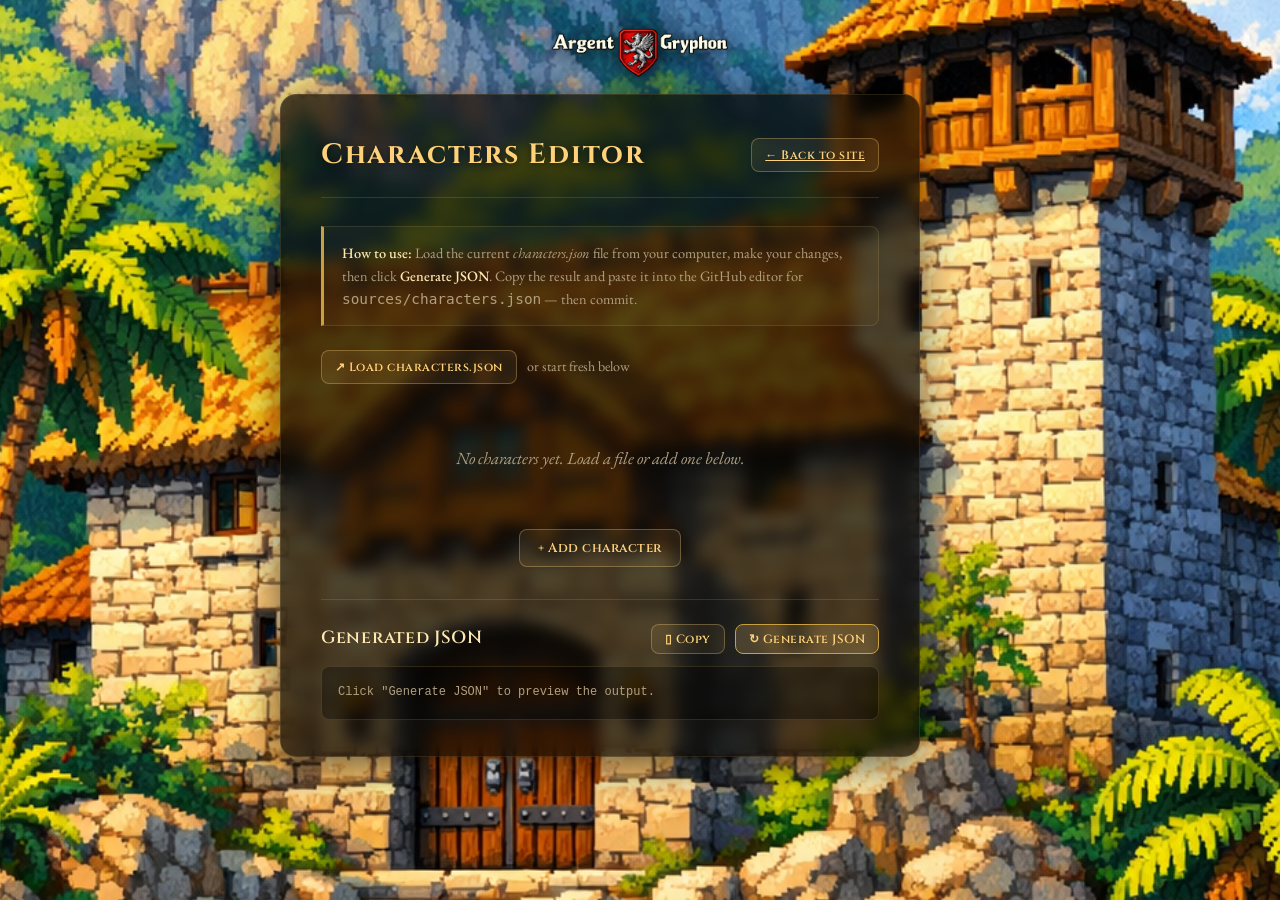
==== charactereditor.html @ 9c95972f "Create charactereditor.html" ====
<!DOCTYPE html>
<html lang="en">
<head>
    <meta charset="UTF-8">
    <meta name="viewport" content="width=device-width, initial-scale=1.0">
    <title>Argent Gryphon — Editor</title>
    <link rel="icon" type="image/png" sizes="32x32" href="AG2_Shield_32x32.png">
    <link rel="stylesheet" href="styles.css">
    <style>
        /* ── Editor-only overrides ── */
        :root {
            --color-input-bg:     rgba(255,255,255,0.05);
            --color-input-border: rgba(255, 210, 122, 0.2);
            --color-input-focus:  rgba(255, 210, 122, 0.45);
            --color-danger:       #ff6b6b;
            --color-success:      #6bff9e;
            --color-section-bg:   rgba(255, 210, 122, 0.03);
        }

        body { padding-bottom: 80px; }

        /* ── Editor container ── */
        .editor-wrap {
            width: 720px;
            max-width: 96vw;
        }

        /* ── Panel header ── */
        .editor-header {
            display: flex;
            align-items: center;
            justify-content: space-between;
            flex-wrap: wrap;
            gap: 12px;
            margin-bottom: 28px;
            padding-bottom: 18px;
            border-bottom: 1px solid rgba(255,210,122,0.15);
        }

        .editor-header h2 { margin: 0; }

        /* ── Buttons ── */
        .btn {
            display: inline-flex;
            align-items: center;
            gap: 7px;
            padding: 9px 18px;
            border-radius: var(--radius-btn);
            border: 1px solid rgba(255,210,122,0.3);
            background: rgba(255,210,122,0.08);
            color: var(--color-gold);
            font-family: var(--font-display);
            font-size: 13px;
            font-weight: 600;
            letter-spacing: 0.04em;
            cursor: pointer;
            transition: background 0.2s, border-color 0.2s, transform 0.15s;
        }
        .btn:hover { background: rgba(255,210,122,0.15); border-color: rgba(255,210,122,0.5); transform: translateY(-1px); }
        .btn:active { transform: translateY(0); }
        .btn-primary { background: rgba(255,210,122,0.18); border-color: var(--color-gold-dim); }
        .btn-primary:hover { background: rgba(255,210,122,0.28); }
        .btn-danger { border-color: rgba(255,107,107,0.4); color: var(--color-danger); background: rgba(255,107,107,0.06); }
        .btn-danger:hover { background: rgba(255,107,107,0.14); border-color: rgba(255,107,107,0.6); }
        .btn-sm { padding: 6px 13px; font-size: 12px; }
        .btn-xs { padding: 4px 10px; font-size: 11px; }

        /* ── Instructions box ── */
        .instructions {
            background: rgba(255,210,122,0.04);
            border: 1px solid rgba(255,210,122,0.12);
            border-left: 3px solid var(--color-gold-dim);
            border-radius: 0 8px 8px 0;
            padding: 14px 18px;
            margin-bottom: 24px;
            font-size: 0.9rem;
            color: var(--color-text-muted);
            line-height: 1.6;
        }
        .instructions strong { color: var(--color-gold-light); }

        /* ── Character cards ── */
        .char-editor-card {
            background: var(--color-section-bg);
            border: 1px solid rgba(255,210,122,0.1);
            border-radius: 10px;
            margin-bottom: 12px;
            overflow: hidden;
            transition: border-color 0.2s;
        }
        .char-editor-card:hover { border-color: rgba(255,210,122,0.2); }

        /* Card header (always visible) */
        .card-head {
            display: flex;
            align-items: center;
            gap: 12px;
            padding: 12px 16px;
            cursor: pointer;
            user-select: none;
        }
        .card-head-badge {
            width: 36px; height: 36px;
            min-width: 36px;
            object-fit: contain;
            filter: drop-shadow(0 1px 4px rgba(0,0,0,0.5));
        }
        .card-head-info { flex: 1; min-width: 0; }
        .card-head-name {
            font-family: var(--font-display);
            font-size: 0.88rem;
            color: var(--color-gold-light);
            font-weight: 600;
        }
        .card-head-rank {
            font-size: 0.78rem;
            color: var(--color-gold-dim);
        }
        .card-head-tags { display: flex; gap: 6px; align-items: center; }
        .tag {
            font-family: var(--font-display);
            font-size: 10px;
            letter-spacing: 0.05em;
            padding: 2px 8px;
            border-radius: 4px;
            border: 1px solid rgba(255,210,122,0.2);
            background: rgba(255,210,122,0.06);
            color: var(--color-gold-dim);
        }
        .tag-sheet { border-color: rgba(107,255,158,0.3); background: rgba(107,255,158,0.06); color: #6bff9e; }
        .card-chevron {
            font-size: 1.2rem;
            color: var(--color-gold-dim);
            transition: transform 0.2s;
            flex-shrink: 0;
        }
        .card-head.open .card-chevron { transform: rotate(180deg); }

        /* Card body (expanded) */
        .card-body {
            display: none;
            padding: 0 16px 16px;
            border-top: 1px solid rgba(255,210,122,0.08);
        }
        .card-body.open { display: block; }

        /* ── Form elements ── */
        .field-row {
            display: flex;
            gap: 12px;
            margin-top: 14px;
            flex-wrap: wrap;
        }
        .field {
            display: flex;
            flex-direction: column;
            gap: 5px;
            flex: 1;
            min-width: 160px;
        }
        .field label {
            font-family: var(--font-display);
            font-size: 11px;
            letter-spacing: 0.06em;
            color: var(--color-gold-dim);
        }
        .field input,
        .field select,
        .field textarea {
            background: var(--color-input-bg);
            border: 1px solid var(--color-input-border);
            border-radius: 6px;
            color: var(--color-text);
            font-family: var(--font-body);
            font-size: 0.9rem;
            padding: 8px 10px;
            outline: none;
            transition: border-color 0.2s;
            width: 100%;
        }
        .field input:focus,
        .field select:focus,
        .field textarea:focus { border-color: var(--color-input-focus); }
        .field select option { background: #1a140a; }
        .field textarea { resize: vertical; min-height: 80px; line-height: 1.6; }

        /* ── Sheet section ── */
        .sheet-section {
            margin-top: 16px;
            padding-top: 14px;
            border-top: 1px solid rgba(255,210,122,0.08);
        }
        .sheet-toggle-row {
            display: flex;
            align-items: center;
            gap: 10px;
            margin-bottom: 12px;
        }
        .sheet-toggle-label {
            font-family: var(--font-display);
            font-size: 12px;
            letter-spacing: 0.05em;
            color: var(--color-gold-dim);
        }

        /* Toggle switch */
        .toggle { position: relative; display: inline-block; width: 38px; height: 22px; }
        .toggle input { opacity: 0; width: 0; height: 0; }
        .toggle-slider {
            position: absolute; inset: 0;
            background: rgba(255,210,122,0.1);
            border: 1px solid rgba(255,210,122,0.2);
            border-radius: 22px;
            cursor: pointer;
            transition: background 0.2s;
        }
        .toggle-slider::before {
            content: '';
            position: absolute;
            width: 16px; height: 16px;
            left: 2px; top: 2px;
            background: var(--color-gold-dim);
            border-radius: 50%;
            transition: transform 0.2s;
        }
        .toggle input:checked + .toggle-slider { background: rgba(107,255,158,0.15); border-color: rgba(107,255,158,0.35); }
        .toggle input:checked + .toggle-slider::before { transform: translateX(16px); background: #6bff9e; }

        .sheet-fields { display: none; }
        .sheet-fields.open { display: block; }

        /* ── Bio paragraphs ── */
        .bio-list { display: flex; flex-direction: column; gap: 8px; margin-bottom: 10px; }
        .bio-row {
            display: flex;
            gap: 8px;
            align-items: flex-start;
        }
        .bio-row textarea {
            flex: 1;
            background: var(--color-input-bg);
            border: 1px solid var(--color-input-border);
            border-radius: 6px;
            color: var(--color-text);
            font-family: var(--font-body);
            font-size: 0.88rem;
            padding: 8px 10px;
            outline: none;
            min-height: 64px;
            resize: vertical;
            transition: border-color 0.2s;
        }
        .bio-row textarea:focus { border-color: var(--color-input-focus); }
        .bio-remove {
            background: none;
            border: none;
            color: rgba(255,107,107,0.5);
            font-size: 1.1rem;
            cursor: pointer;
            padding: 4px;
            margin-top: 4px;
            line-height: 1;
            transition: color 0.2s;
        }
        .bio-remove:hover { color: var(--color-danger); }

        /* ── Add character ── */
        .add-char-row {
            margin-top: 16px;
            display: flex;
            justify-content: center;
        }

        /* ── Output area ── */
        .output-section {
            margin-top: 32px;
            padding-top: 24px;
            border-top: 1px solid rgba(255,210,122,0.15);
        }
        .output-header {
            display: flex;
            align-items: center;
            justify-content: space-between;
            margin-bottom: 12px;
            flex-wrap: wrap;
            gap: 10px;
        }
        .output-header h3 { margin: 0; }
        #output-box {
            background: rgba(0,0,0,0.35);
            border: 1px solid rgba(255,210,122,0.15);
            border-radius: 8px;
            padding: 16px;
            font-family: 'Courier New', monospace;
            font-size: 12px;
            color: var(--color-text-muted);
            white-space: pre;
            overflow-x: auto;
            max-height: 400px;
            overflow-y: auto;
            line-height: 1.6;
        }
        .copy-feedback {
            font-size: 12px;
            color: var(--color-success);
            opacity: 0;
            transition: opacity 0.3s;
            font-family: var(--font-body);
        }
        .copy-feedback.show { opacity: 1; }

        /* ── Load bar ── */
        .load-bar {
            display: flex;
            gap: 10px;
            align-items: center;
            margin-bottom: 20px;
            flex-wrap: wrap;
        }
        .load-bar p { margin: 0; font-size: 0.88rem; color: var(--color-text-muted); }

        /* ── Drag handle ── */
        .drag-handle {
            cursor: grab;
            color: rgba(255,210,122,0.25);
            font-size: 1rem;
            padding: 0 4px;
            flex-shrink: 0;
            user-select: none;
        }
        .drag-handle:hover { color: rgba(255,210,122,0.5); }
        .char-editor-card.dragging { opacity: 0.5; }
        .char-editor-card.drag-over { border-color: var(--color-gold-dim); }

        /* ── Empty state ── */
        .empty-state {
            text-align: center;
            padding: 40px 20px;
            color: var(--color-text-muted);
            font-style: italic;
        }
    </style>
</head>
<body>

<div class="bg-fixed"></div>

<div class="container">

    <img src="AGlogo.png" alt="Argent Gryphon crest" class="logo">

    <div class="editor-wrap">
        <div class="content-box">

            <div class="editor-header">
                <h2>Characters Editor</h2>
                <div style="display:flex;gap:8px;flex-wrap:wrap;">
                    <a class="btn btn-sm" href="index.html">&#8592; Back to site</a>
                </div>
            </div>

            <div class="instructions">
                <strong>How to use:</strong> Load the current <em>characters.json</em> file from your computer, make your changes, then click <strong>Generate JSON</strong>. Copy the result and paste it into the GitHub editor for <code>sources/characters.json</code> — then commit.
            </div>

            <!-- Load from file -->
            <div class="load-bar">
                <label class="btn btn-sm" style="cursor:pointer;">
                    &#8599; Load characters.json
                    <input type="file" id="file-input" accept=".json" style="display:none">
                </label>
                <p>or start fresh below</p>
            </div>

            <!-- Character list -->
            <div id="char-list"></div>

            <div class="add-char-row">
                <button class="btn" onclick="addCharacter()">+ Add character</button>
            </div>

            <!-- Output -->
            <div class="output-section">
                <div class="output-header">
                    <h3>Generated JSON</h3>
                    <div style="display:flex;align-items:center;gap:10px;">
                        <span class="copy-feedback" id="copy-feedback">Copied!</span>
                        <button class="btn btn-sm" onclick="copyOutput()">&#9647; Copy</button>
                        <button class="btn btn-primary btn-sm" onclick="generateOutput()">&#8635; Generate JSON</button>
                    </div>
                </div>
                <div id="output-box">Click "Generate JSON" to preview the output.</div>
            </div>

        </div>
    </div>

</div>

<script>

const RANKS = [
    ['Lord Warden',  'wardens'],
    ['Lady Warden',  'wardens'],
    ['Warden',       'wardens'],
    ['Oathsworn',    'oathsworn'],
    ['Enlightened',  'enlightened'],
    ['Shieldbearer', 'shieldbearer'],
    ['Initiate',     'initiate'],
    ['Sentinel',     'sentinel'],
    ['Ward',         'ward'],
];
const RANK_MAP = new Map(RANKS.map(([name, key]) => [name, key]));
const badgeSrc = rank => `img/ranks/ranks_${RANK_MAP.get(rank) || 'initiate'}_rankbadge.png`;

let characters = [];
let dragSrc = null;

/* ── Render all cards ── */
function renderAll() {
    const list = document.getElementById('char-list');
    if (characters.length === 0) {
        list.innerHTML = '<div class="empty-state">No characters yet. Load a file or add one below.</div>';
        return;
    }
    list.innerHTML = '';
    characters.forEach((c, i) => list.appendChild(buildCard(c, i)));
}

/* ── Build a single card ── */
function buildCard(c, i) {
    const card = document.createElement('div');
    card.className = 'char-editor-card';
    card.dataset.index = i;
    card.draggable = true;

    card.addEventListener('dragstart', e => { dragSrc = i; card.classList.add('dragging'); e.dataTransfer.effectAllowed = 'move'; });
    card.addEventListener('dragend',   () => card.classList.remove('dragging'));
    card.addEventListener('dragover',  e => { e.preventDefault(); card.classList.add('drag-over'); });
    card.addEventListener('dragleave', () => card.classList.remove('drag-over'));
    card.addEventListener('drop',      e => { e.preventDefault(); card.classList.remove('drag-over'); if (dragSrc !== null && dragSrc !== i) { const tmp = characters[dragSrc]; characters.splice(dragSrc,1); characters.splice(i,0,tmp); renderAll(); } });

    const hasSheet = !!(c.sheet);
    const rankKey = RANK_MAP.get(c.rank) || 'initiate';

    card.innerHTML = `
        <div class="card-head" onclick="toggleCard(this)">
            <span class="drag-handle" title="Drag to reorder">&#8942;&#8942;</span>
            <img class="card-head-badge" src="${badgeSrc(c.rank)}" alt="">
            <div class="card-head-info">
                <div class="card-head-name">${c.name || '<em>Unnamed</em>'}</div>
                <div class="card-head-rank">${c.rank || '—'}</div>
            </div>
            <div class="card-head-tags">
                ${c.points > 0 ? `<span class="tag">${c.points} pts</span>` : ''}
                ${hasSheet ? `<span class="tag tag-sheet">Sheet</span>` : ''}
            </div>
            <span class="card-chevron">&#8964;</span>
        </div>

        <div class="card-body">
            <div class="field-row">
                <div class="field">
                    <label>Name</label>
                    <input type="text" value="${esc(c.name)}" oninput="update(${i},'name',this.value); refreshHead(${i})">
                </div>
                <div class="field" style="max-width:180px;">
                    <label>Rank</label>
                    <select onchange="update(${i},'rank',this.value); refreshHead(${i})">
                        ${RANKS.map(([r]) => `<option value="${r}"${c.rank===r?' selected':''}>${r}</option>`).join('')}
                    </select>
                </div>
                <div class="field" style="max-width:80px;">
                    <label>Points</label>
                    <input type="number" min="0" value="${c.points||0}" oninput="update(${i},'points',parseInt(this.value)||0)">
                </div>
            </div>

            <!-- Character sheet section -->
            <div class="sheet-section">
                <div class="sheet-toggle-row">
                    <label class="toggle">
                        <input type="checkbox" ${hasSheet?'checked':''} onchange="toggleSheet(${i},this.checked)">
                        <span class="toggle-slider"></span>
                    </label>
                    <span class="sheet-toggle-label">Has character sheet</span>
                </div>

                <div class="sheet-fields ${hasSheet?'open':''}">
                    <div class="field-row">
                        <div class="field">
                            <label>Portrait image path</label>
                            <input type="text" placeholder="e.g. characters/valarya.png"
                                value="${esc(c.sheet?.portrait||'')}"
                                oninput="updateSheet(${i},'portrait',this.value)">
                        </div>
                    </div>
                    <div style="margin-top:14px;">
                        <label style="font-family:var(--font-display);font-size:11px;letter-spacing:0.06em;color:var(--color-gold-dim);display:block;margin-bottom:8px;">
                            Biography — each box is one paragraph
                        </label>
                        <div class="bio-list" id="bio-list-${i}">
                            ${(c.sheet?.bio||[]).map((p,j) => bioParagraphHTML(i,j,p)).join('')}
                        </div>
                        <button class="btn btn-xs" onclick="addParagraph(${i})">+ Add paragraph</button>
                    </div>
                </div>
            </div>

            <div style="margin-top:16px;display:flex;justify-content:flex-end;">
                <button class="btn btn-danger btn-xs" onclick="removeCharacter(${i})">Remove character</button>
            </div>
        </div>
    `;
    return card;
}

function bioParagraphHTML(charIdx, paraIdx, text) {
    return `<div class="bio-row" id="bio-row-${charIdx}-${paraIdx}">
        <textarea oninput="updateBio(${charIdx},${paraIdx},this.value)">${esc(text)}</textarea>
        <button class="bio-remove" onclick="removeParagraph(${charIdx},${paraIdx})" title="Remove paragraph">&#215;</button>
    </div>`;
}

/* ── Card toggle ── */
function toggleCard(head) {
    head.classList.toggle('open');
    head.nextElementSibling.classList.toggle('open');
}

/* ── Refresh card header without full re-render ── */
function refreshHead(i) {
    const c = characters[i];
    const card = document.querySelector(`[data-index="${i}"]`);
    if (!card) return;
    card.querySelector('.card-head-name').textContent = c.name || '';
    card.querySelector('.card-head-rank').textContent = c.rank || '—';
    card.querySelector('.card-head-badge').src = badgeSrc(c.rank);
}

/* ── Data updates ── */
function update(i, key, val) { characters[i][key] = val; }

function updateSheet(i, key, val) {
    if (!characters[i].sheet) characters[i].sheet = {};
    characters[i].sheet[key] = val;
}

function toggleSheet(i, on) {
    if (on) {
        characters[i].sheet = characters[i].sheet || { portrait: '', bio: [] };
    } else {
        delete characters[i].sheet;
    }
    const card = document.querySelector(`[data-index="${i}"]`);
    if (!card) return;
    card.querySelector('.sheet-fields').classList.toggle('open', on);
    const sheetTag = card.querySelector('.tag-sheet');
    if (on && !sheetTag) {
        const tags = card.querySelector('.card-head-tags');
        const t = document.createElement('span');
        t.className = 'tag tag-sheet';
        t.textContent = 'Sheet';
        tags.appendChild(t);
    } else if (!on && sheetTag) {
        sheetTag.remove();
    }
}

function updateBio(charIdx, paraIdx, val) {
    if (!characters[charIdx].sheet) return;
    characters[charIdx].sheet.bio[paraIdx] = val;
}

function addParagraph(i) {
    if (!characters[i].sheet) characters[i].sheet = { portrait: '', bio: [] };
    const bio = characters[i].sheet.bio;
    const idx = bio.length;
    bio.push('');
    const list = document.getElementById(`bio-list-${i}`);
    list.insertAdjacentHTML('beforeend', bioParagraphHTML(i, idx, ''));
}

function removeParagraph(charIdx, paraIdx) {
    if (!characters[charIdx].sheet) return;
    characters[charIdx].sheet.bio.splice(paraIdx, 1);
    const card = document.querySelector(`[data-index="${charIdx}"]`);
    if (!card) return;
    const list = document.getElementById(`bio-list-${charIdx}`);
    list.innerHTML = characters[charIdx].sheet.bio.map((p, j) => bioParagraphHTML(charIdx, j, p)).join('');
}

function addCharacter() {
    characters.push({ name: 'New Character', rank: 'Initiate', points: 0 });
    renderAll();
    // Auto-open the last card
    setTimeout(() => {
        const cards = document.querySelectorAll('.char-editor-card');
        const last = cards[cards.length - 1];
        if (last) {
            const head = last.querySelector('.card-head');
            head.classList.add('open');
            last.querySelector('.card-body').classList.add('open');
            last.scrollIntoView({ behavior: 'smooth', block: 'start' });
        }
    }, 50);
}

function removeCharacter(i) {
    if (!confirm(`Remove "${characters[i].name}"?`)) return;
    characters.splice(i, 1);
    renderAll();
}

/* ── File loading ── */
document.getElementById('file-input').addEventListener('change', function() {
    const file = this.files[0];
    if (!file) return;
    const reader = new FileReader();
    reader.onload = e => {
        try {
            characters = JSON.parse(e.target.result);
            renderAll();
            generateOutput();
        } catch {
            alert('Could not parse the file. Make sure it is a valid JSON file.');
        }
    };
    reader.readAsText(file);
    this.value = '';
});

/* ── Output generation ── */
function generateOutput() {
    // Build clean output objects
    const out = characters.map(c => {
        const obj = { name: c.name || '', rank: c.rank || '', points: c.points || 0 };
        if (c.sheet) {
            obj.sheet = {};
            if (c.sheet.portrait) obj.sheet.portrait = c.sheet.portrait;
            const bio = (c.sheet.bio || []).filter(p => p.trim());
            if (bio.length) obj.sheet.bio = bio;
        }
        return obj;
    });
    document.getElementById('output-box').textContent = JSON.stringify(out, null, 2);
}

/* ── Copy ── */
function copyOutput() {
    const text = document.getElementById('output-box').textContent;
    navigator.clipboard.writeText(text).then(() => {
        const fb = document.getElementById('copy-feedback');
        fb.classList.add('show');
        setTimeout(() => fb.classList.remove('show'), 2000);
    });
}

/* ── Helpers ── */
function esc(s) { return (s||'').replace(/&/g,'&amp;').replace(/"/g,'&quot;').replace(/</g,'&lt;').replace(/>/g,'&gt;'); }

/* ── Init ── */
renderAll();

</script>
</body>
</html>
---- styles.css ----
/* ============================================================
   Argent Gryphon — styles.css
   ============================================================ */

/* --- Google Fonts --- */
@import url('https://fonts.googleapis.com/css2?family=Cinzel:wght@400;600;700&family=EB+Garamond:ital,wght@0,400;0,500;1,400&display=swap');

/* --- CSS Variables --- */
:root {
    --color-bg-panel:       rgba(10, 8, 4, 0.72);
    --color-gold:           #ffd27a;
    --color-gold-light:     #ffe9b0;
    --color-gold-dim:       #c9a040;
    --color-text:           #e8dfc8;
    --color-text-muted:     #b0a080;
    --color-nav-bg:         rgba(5, 4, 2, 0.75);
    --color-nav-btn:        rgba(235, 220, 185, 0.92);
    --color-nav-btn-hover:  #ffd27a;

    --font-display:         'Cinzel', 'Georgia', serif;
    --font-body:            'EB Garamond', 'Georgia', serif;

    --radius-panel:         16px;
    --radius-btn:           8px;
    --radius-nav:           14px;

    --blur-panel:           blur(8px);
    --transition-fast:      0.2s ease;

    --panel-width:          640px;
    --panel-padding:        36px 40px;
}

/* ============================================================
   Reset & Base
   ============================================================ */
*,
*::before,
*::after {
    box-sizing: border-box;
    margin: 0;
    padding: 0;
}

html {
    -webkit-text-size-adjust: 100%;
    -moz-text-size-adjust:    100%;
    text-size-adjust:         100%;
}

body {
    font-family: var(--font-body);
    font-size: 17px;
    line-height: 1.7;
    color: var(--color-text);
    min-height: 100vh;
}

/* ============================================================
   Fixed Background
   ============================================================ */
.bg-fixed {
    position: fixed;
    top:    -5%;
    left:   -5%;
    width:  110%;
    height: 110%;
    z-index: -1;
    background: url("AGbg.png") no-repeat center center;
    background-size: cover;
    transition: filter 0.4s ease;
}

/* Dark background layer — hidden by default, fades in on dark magic */
.bg-fixed::after {
    content: '';
    position: absolute;
    inset: 0;
    background: url("AGbgd.png") no-repeat center center;
    background-size: cover;
    opacity: 0;
    filter: brightness(1) contrast(1) saturate(1);
    transition: opacity 0.5s ease, filter 1.2s ease;
}

/* ============================================================
   Dark Magic — Background States
   ============================================================ */

.bg-fixed.dark-magic::after {
    opacity: 1;
    filter: brightness(1) contrast(1) saturate(1);
}

.bg-fixed.dark-magic-anim {
    animation: darkPulse 1.6s infinite;
}

.bg-fixed.dark-magic-anim::after {
    transition: opacity 0.5s ease;
    animation: darkBgFlicker 1.6s infinite;
}

@keyframes darkBgFlicker {
    0%   { opacity: 1;    filter: brightness(1.0)  contrast(1.1)  saturate(1.2); }
    15%  { opacity: 0.88; filter: brightness(0.88) contrast(1.22) saturate(1.35) hue-rotate(-8deg); }
    30%  { opacity: 0.96; filter: brightness(1.0)  contrast(1.05) saturate(1.15); }
    50%  { opacity: 0.85; filter: brightness(0.85) contrast(1.28) saturate(1.45) hue-rotate(-12deg); }
    65%  { opacity: 0.93; filter: brightness(0.95) contrast(1.08) saturate(1.2); }
    80%  { opacity: 0.82; filter: brightness(0.83) contrast(1.25) saturate(1.4)  hue-rotate(-10deg); }
    100% { opacity: 1;    filter: brightness(1.0)  contrast(1.1)  saturate(1.2); }
}

@keyframes darkPulse {
    0%   { filter: brightness(0.95) contrast(1.05); }
    25%  { filter: brightness(0.85) contrast(1.12); }
    50%  { filter: brightness(0.92) contrast(1.0); }
    75%  { filter: brightness(0.84) contrast(1.14); }
    100% { filter: brightness(0.95) contrast(1.05); }
}

/* ============================================================
   Dark Magic — Scroll Icon (shake + glow while hovering)
   ============================================================ */
.dark-magic-active .member-points-icon {
    animation: scrollShake 0.25s infinite, scrollGlow 1.6s infinite;
}

@keyframes scrollShake {
    0%   { transform: translate(0, 0)    rotate(0deg); }
    20%  { transform: translate(-2px, 1px)  rotate(-3deg); }
    40%  { transform: translate(2px, -1px)  rotate(3deg); }
    60%  { transform: translate(-1px, 2px)  rotate(-2deg); }
    80%  { transform: translate(1px, -2px)  rotate(2deg); }
    100% { transform: translate(0, 0)    rotate(0deg); }
}

@keyframes scrollGlow {
    0%   { filter: drop-shadow(0 0 4px  rgba(120, 0, 200, 0.6)) drop-shadow(0 1px 3px rgba(0, 0, 0, 0.5)); }
    25%  { filter: drop-shadow(0 0 8px  rgba(180, 0, 255, 0.9)) drop-shadow(0 0 16px rgba(100, 0, 180, 0.5)); }
    50%  { filter: drop-shadow(0 0 5px  rgba(80,  0, 160, 0.7)) drop-shadow(0 1px 3px rgba(0, 0, 0, 0.5)); }
    75%  { filter: drop-shadow(0 0 10px rgba(200, 50, 255, 1.0)) drop-shadow(0 0 20px rgba(120, 0, 200, 0.6)); }
    100% { filter: drop-shadow(0 0 4px  rgba(120, 0, 200, 0.6)) drop-shadow(0 1px 3px rgba(0, 0, 0, 0.5)); }
}

/* ============================================================
   Layout
   ============================================================ */
.container {
    display: flex;
    flex-direction: column;
    align-items: center;
    padding: 28px 16px 48px;
}

/* ============================================================
   Logo
   ============================================================ */
.logo {
    width: 180px;
    margin-bottom: 16px;
    filter: drop-shadow(0 2px 10px rgba(0, 0, 0, 0.7));
}

/* ============================================================
   Navigation Bar
   ============================================================ */
.navbar {
    display: flex;
    flex-wrap: wrap;
    justify-content: center;
    gap: 10px;
    background: var(--color-nav-bg);
    padding: 14px 28px;
    border-radius: var(--radius-nav);
    -webkit-backdrop-filter: var(--blur-panel);
    backdrop-filter: var(--blur-panel);
    border: 1px solid rgba(255, 210, 122, 0.15);
    margin-bottom: 24px;
}

/* ============================================================
   Navigation Buttons
   ============================================================ */
.nav-button {
    padding: 9px 20px;
    border: none;
    border-radius: var(--radius-btn);
    cursor: pointer;
    background: var(--color-nav-btn);
    color: #1a1208;
    font-family: var(--font-display);
    font-size: 14px;
    font-weight: 600;
    letter-spacing: 0.04em;
    transition: background var(--transition-fast), color var(--transition-fast), transform var(--transition-fast);
}

.nav-button:hover {
    background: var(--color-nav-btn-hover);
    color: #0d0900;
    transform: translateY(-1px);
}

.nav-button:active {
    transform: translateY(0);
}

/* ============================================================
   Content Panel
   ============================================================ */
.content-box {
    background: var(--color-bg-panel);
    padding: var(--panel-padding);
    border-radius: var(--radius-panel);
    -webkit-backdrop-filter: var(--blur-panel);
    backdrop-filter: var(--blur-panel);
    border: 1px solid rgba(255, 210, 122, 0.12);
    width: var(--panel-width);
    max-width: 96vw;
    box-shadow: 0 8px 40px rgba(0, 0, 0, 0.6);
}

/* ============================================================
   Pages (show/hide)
   ============================================================ */
.page {
    display: none;
}

.page.active {
    display: block;
}

/* ============================================================
   Typography
   ============================================================ */
h2 {
    font-family: var(--font-display);
    font-size: 1.75rem;
    font-weight: 700;
    color: var(--color-gold);
    letter-spacing: 0.06em;
    margin-bottom: 16px;
    text-shadow: 0 1px 6px rgba(0, 0, 0, 0.5);
}

h3 {
    font-family: var(--font-display);
    font-size: 1.1rem;
    font-weight: 600;
    color: var(--color-gold-light);
    letter-spacing: 0.04em;
    margin: 0 0 8px;
}

p {
    margin-bottom: 14px;
    color: var(--color-text);
}

p:last-child {
    margin-bottom: 0;
}

em {
    color: var(--color-text-muted);
    font-style: italic;
}

strong {
    color: var(--color-gold-light);
    font-weight: 500;
}

/* ============================================================
   Section Divider
   ============================================================ */
.section {
    margin-bottom: 28px;
    padding-bottom: 20px;
    border-bottom: 1px solid rgba(255, 210, 122, 0.12);
}

.section:last-child {
    margin-bottom: 0;
    padding-bottom: 0;
    border-bottom: none;
}

/* ============================================================
   Shared — Row Card (used by Codex, Ranks, Members)
   ============================================================ */
.codex-item,
.rank-item,
.member-card {
    display: flex;
    align-items: center;
    gap: 14px;
    padding: 10px 12px;
    margin-bottom: 10px;
    border-radius: 8px;
    background: rgba(255, 210, 122, 0.04);
    border: 1px solid rgba(255, 210, 122, 0.08);
    width: 100%;
    transition: background var(--transition-fast);
}

.codex-item:last-child,
.rank-item:last-child,
.member-card:last-child {
    margin-bottom: 0;
}

.codex-item:hover,
.rank-item:hover,
.member-card:hover {
    background: rgba(255, 210, 122, 0.08);
}

/* Shared — Badge / Icon image (used by Ranks and Members) */
.rank-icon,
.member-badge {
    width: 44px;
    height: 44px;
    min-width: 44px;
    min-height: 44px;
    object-fit: contain;
    flex-shrink: 0;
    flex-grow: 0;
    filter: drop-shadow(0 1px 4px rgba(0, 0, 0, 0.5));
}

/* Shared — Text column (used by Ranks and Members) */
.rank-text,
.member-info {
    display: flex;
    flex-direction: column;
    flex: 1 1 0%;
    min-width: 0;
}

/* ============================================================
   Codex
   ============================================================ */
.codex-item {
    align-items: flex-start;
    padding: 12px 14px;
    margin-bottom: 18px;
}

.codex-icon {
    width: 22px;
    height: 22px;
    margin-top: 3px;
    opacity: 0.9;
    flex-shrink: 0;
}

.codex-item strong {
    display: block;
    margin-bottom: 2px;
    font-family: var(--font-display);
    font-size: 0.95rem;
    letter-spacing: 0.03em;
}

/* ============================================================
   Diplomacy — Treaty Block
   ============================================================ */
.treaty {
    padding: 18px 20px;
    border-left: 3px solid var(--color-gold-dim);
    background: rgba(255, 210, 122, 0.04);
    border-radius: 0 8px 8px 0;
}

/* ============================================================
   Ranks
   ============================================================ */
.rank-text strong {
    display: block;
    font-family: var(--font-display);
    font-size: 0.9rem;
    letter-spacing: 0.03em;
    color: var(--color-gold-light);
    margin-bottom: 1px;
}

.rank-text span {
    display: block;
    font-family: var(--font-body);
    font-size: 0.9rem;
    color: var(--color-text);
    line-height: 1.4;
    overflow-wrap: break-word;
}

/* ============================================================
   Members
   ============================================================ */
.member-name {
    font-family: var(--font-display);
    font-size: 0.88rem;
    font-weight: 600;
    color: var(--color-gold-light);
    letter-spacing: 0.02em;
    line-height: 1.3;
    overflow-wrap: break-word;
}

.member-rank-label {
    font-family: var(--font-body);
    font-size: 0.82rem;
    color: var(--color-gold-dim);
    line-height: 1.4;
}

/* Points — only rendered when points > 0 */
.member-points {
    display: flex;
    align-items: center;
    gap: 5px;
    flex-shrink: 0;
}

.member-points-number {
    font-family: var(--font-display);
    font-size: 1.1rem;
    font-weight: 700;
    color: var(--color-gold);
    line-height: 1;
}

.member-points-icon {
    width: 20px;
    height: 20px;
    object-fit: contain;
    flex-shrink: 0;
    filter: drop-shadow(0 1px 3px rgba(0, 0, 0, 0.5));
}

/* Member link — for members who have a character sheet */
.member-link {
    color: inherit;
    text-decoration: none;
    border-bottom: 1px solid rgba(255, 210, 122, 0.3);
    transition: color var(--transition-fast), border-color var(--transition-fast);
}

.member-link:hover {
    color: var(--color-gold);
    border-color: var(--color-gold-dim);
}

/* ============================================================
   Journal
   ============================================================ */

/* Subtle intro line */
.journal-intro {
    font-style: italic;
    color: var(--color-text-muted);
    margin-bottom: 20px;
    font-size: 0.95rem;
}

/* Nav row: arrows + number tabs */
.journal-nav {
    display: flex;
    align-items: center;
    gap: 10px;
    margin-bottom: 20px;
}

.journal-index-wrap {
    display: flex;
    align-items: center;
    gap: 8px;
    flex: 1;
    min-width: 0;
}

.journal-label {
    font-family: var(--font-display);
    font-size: 0.78rem;
    color: var(--color-gold-dim);
    letter-spacing: 0.06em;
    white-space: nowrap;
    flex-shrink: 0;
}

.journal-tabs {
    display: flex;
    flex-wrap: wrap;
    gap: 5px;
}

/* Numbered tab buttons */
.journal-tab {
    width: 28px;
    height: 28px;
    border: 1px solid rgba(255, 210, 122, 0.25);
    border-radius: 4px;
    background: rgba(255, 210, 122, 0.05);
    color: var(--color-text-muted);
    font-family: var(--font-display);
    font-size: 0.72rem;
    cursor: pointer;
    transition: background var(--transition-fast), color var(--transition-fast), border-color var(--transition-fast);
    line-height: 1;
    padding: 0;
    display: flex;
    align-items: center;
    justify-content: center;
}

.journal-tab:hover {
    background: rgba(255, 210, 122, 0.12);
    color: var(--color-gold-light);
    border-color: rgba(255, 210, 122, 0.45);
}

.journal-tab.active {
    background: rgba(255, 210, 122, 0.18);
    color: var(--color-gold);
    border-color: var(--color-gold-dim);
}

/* Prev / Next arrow buttons */
.journal-arrow {
    width: 32px;
    height: 32px;
    border: 1px solid rgba(255, 210, 122, 0.25);
    border-radius: 6px;
    background: rgba(255, 210, 122, 0.05);
    color: var(--color-gold-dim);
    font-size: 1.3rem;
    cursor: pointer;
    flex-shrink: 0;
    display: flex;
    align-items: center;
    justify-content: center;
    transition: background var(--transition-fast), color var(--transition-fast);
    line-height: 1;
    padding: 0;
}

.journal-arrow:hover:not(:disabled) {
    background: rgba(255, 210, 122, 0.14);
    color: var(--color-gold);
}

.journal-arrow:disabled {
    opacity: 0.25;
    cursor: default;
}

/* Entry title */
.journal-entry-title {
    font-family: var(--font-display);
    font-size: 1rem;
    font-weight: 600;
    color: var(--color-gold);
    letter-spacing: 0.05em;
    margin-bottom: 14px;
    padding-bottom: 10px;
    border-bottom: 1px solid rgba(255, 210, 122, 0.12);
}

/* Entry body paragraphs */
.journal-entry-body p {
    font-family: var(--font-body);
    font-size: 1rem;
    line-height: 1.75;
    color: var(--color-text);
    margin-bottom: 12px;
}

.journal-entry-body p:last-child {
    margin-bottom: 0;
}

/* ============================================================
   Character Sheet
   ============================================================ */

.char-back {
    display: inline-block;
    margin-bottom: 24px;
    font-family: var(--font-display);
    font-size: 0.75rem;
    letter-spacing: 0.07em;
    color: var(--color-gold-dim);
    text-decoration: none;
    opacity: 0.7;
    transition: opacity var(--transition-fast), color var(--transition-fast);
}

.char-back::before {
    content: '‹ ';
}

.char-back:hover {
    opacity: 1;
    color: var(--color-gold);
}

.char-header {
    margin-bottom: 24px;
}

.char-name {
    font-family: var(--font-display);
    font-size: 2rem;
    font-weight: 700;
    color: var(--color-gold);
    letter-spacing: 0.08em;
    text-shadow: 0 1px 8px rgba(0, 0, 0, 0.6);
    margin-bottom: 4px;
}

.char-meta {
    display: flex;
    flex-wrap: wrap;
    align-items: center;
    gap: 10px;
}

.char-badge {
    width: 32px;
    height: 32px;
    object-fit: contain;
    flex-shrink: 0;
    filter: drop-shadow(0 1px 4px rgba(0, 0, 0, 0.5));
}

.char-rank {
    font-family: var(--font-display);
    font-size: 0.85rem;
    letter-spacing: 0.07em;
    color: var(--color-gold-dim);
}

.char-separator {
    color: rgba(255, 210, 122, 0.25);
    font-size: 0.75rem;
}

.char-order {
    font-family: var(--font-body);
    font-style: italic;
    font-size: 0.88rem;
    color: var(--color-text-muted);
}

.char-portrait-wrap {
    width: 100%;
    margin-bottom: 28px;
    border-radius: 10px;
    overflow: hidden;
    border: 1px solid rgba(255, 210, 122, 0.14);
    box-shadow: 0 4px 24px rgba(0, 0, 0, 0.65);
    line-height: 0;
}

.char-portrait {
    width: 100%;
    height: auto;
    display: block;
    object-fit: cover;
}

.char-rule {
    width: 100%;
    height: 1px;
    background: linear-gradient(to right,
        transparent,
        rgba(255, 210, 122, 0.25) 20%,
        rgba(255, 210, 122, 0.25) 80%,
        transparent);
    margin: 24px 0;
}

.char-body p {
    margin-bottom: 16px;
    font-size: 1rem;
    line-height: 1.8;
    color: var(--color-text);
}

.char-body p:last-child {
    margin-bottom: 0;
}

/* ============================================================
   Responsive
   ============================================================ */
@media (max-width: 680px) {
    :root {
        --panel-padding: 20px 16px;
    }

    h2 {
        font-size: 1.4rem;
    }

    .navbar {
        padding: 12px 16px;
    }

    .nav-button {
        font-size: 13px;
        padding: 8px 14px;
    }

    .rank-icon,
    .member-badge {
        width: 38px;
        height: 38px;
        min-width: 38px;
        min-height: 38px;
    }

    .rank-text strong,
    .member-name {
        font-size: 0.82rem;
    }

    .rank-text span,
    .member-rank-label {
        font-size: 0.78rem;
    }

    .member-points-number {
        font-size: 0.95rem;
    }

    .member-points-icon {
        width: 17px;
        height: 17px;
    }

    /* Journal responsive */
    .journal-tab {
        width: 24px;
        height: 24px;
        font-size: 0.65rem;
    }

    .journal-entry-title {
        font-size: 0.9rem;
    }

    .journal-entry-body p {
        font-size: 0.93rem;
    }

    /* Character sheet responsive */
    .char-name {
        font-size: 1.55rem;
    }
}
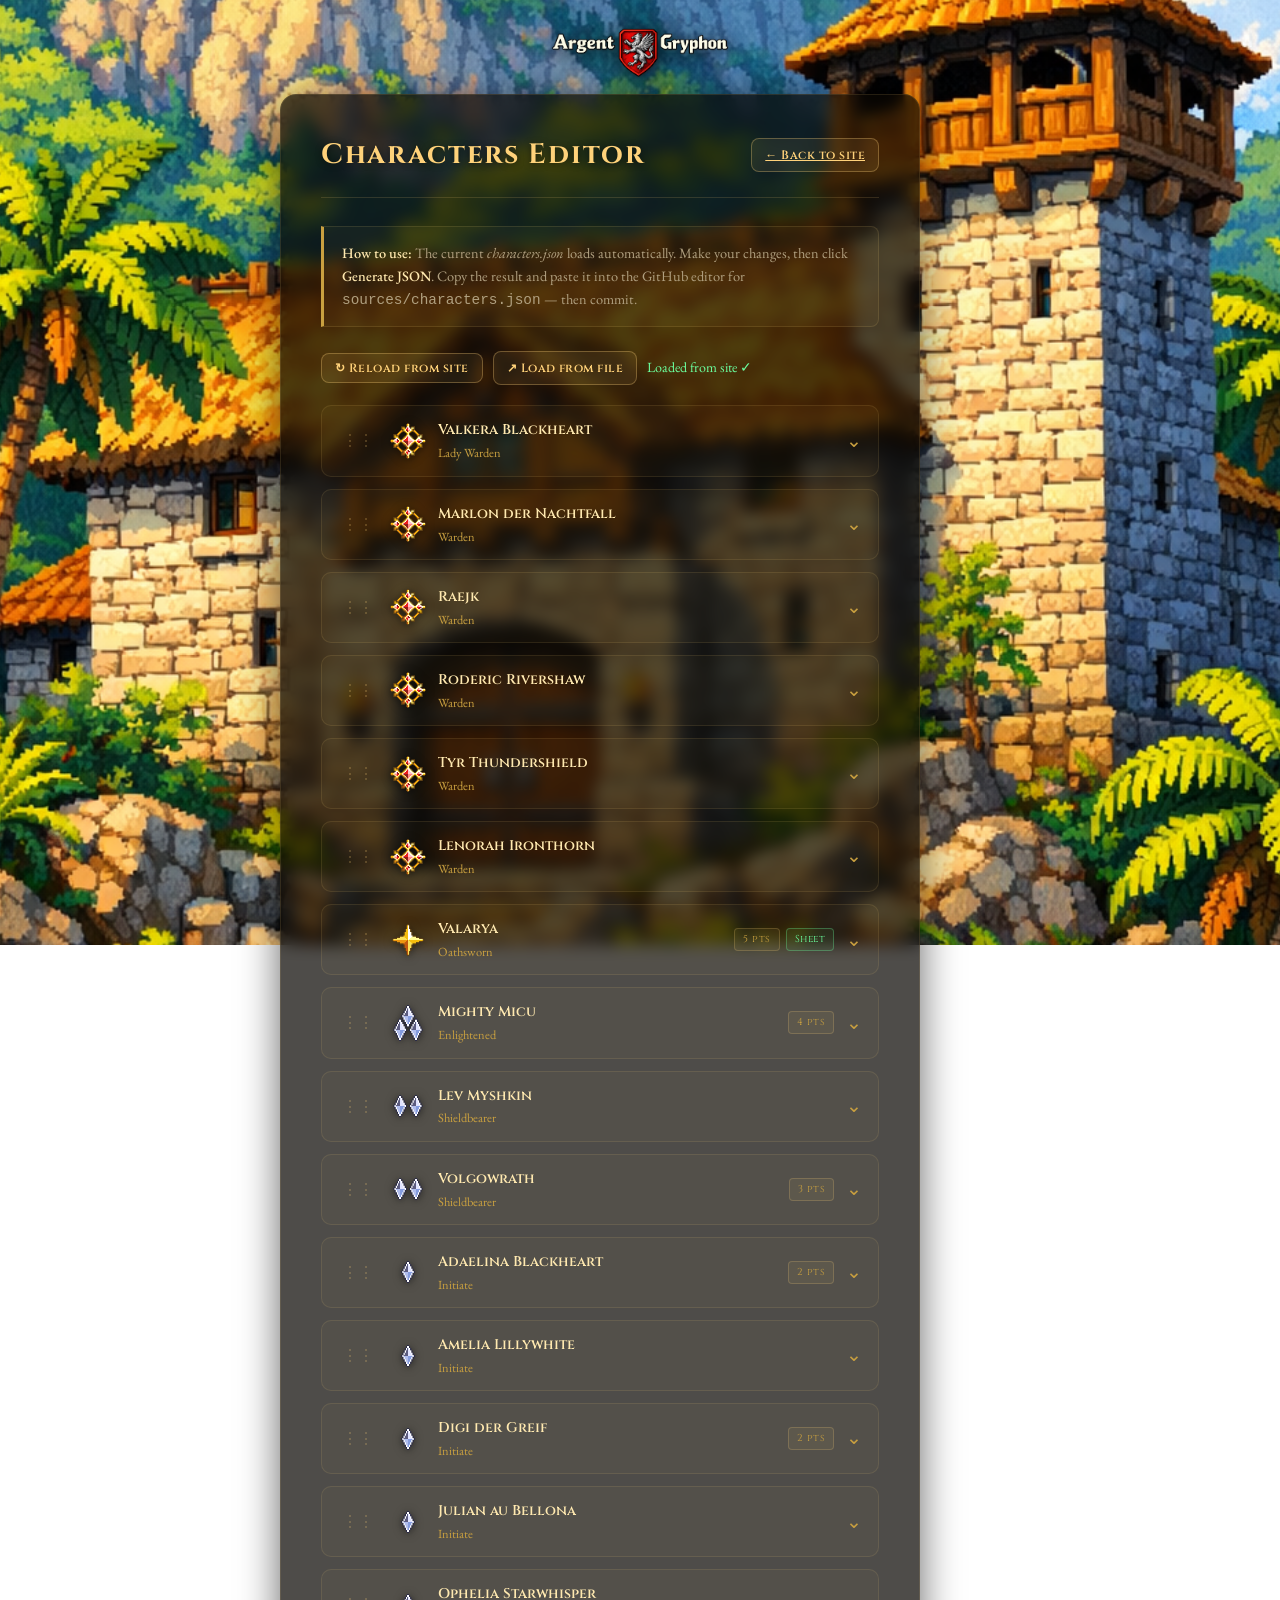
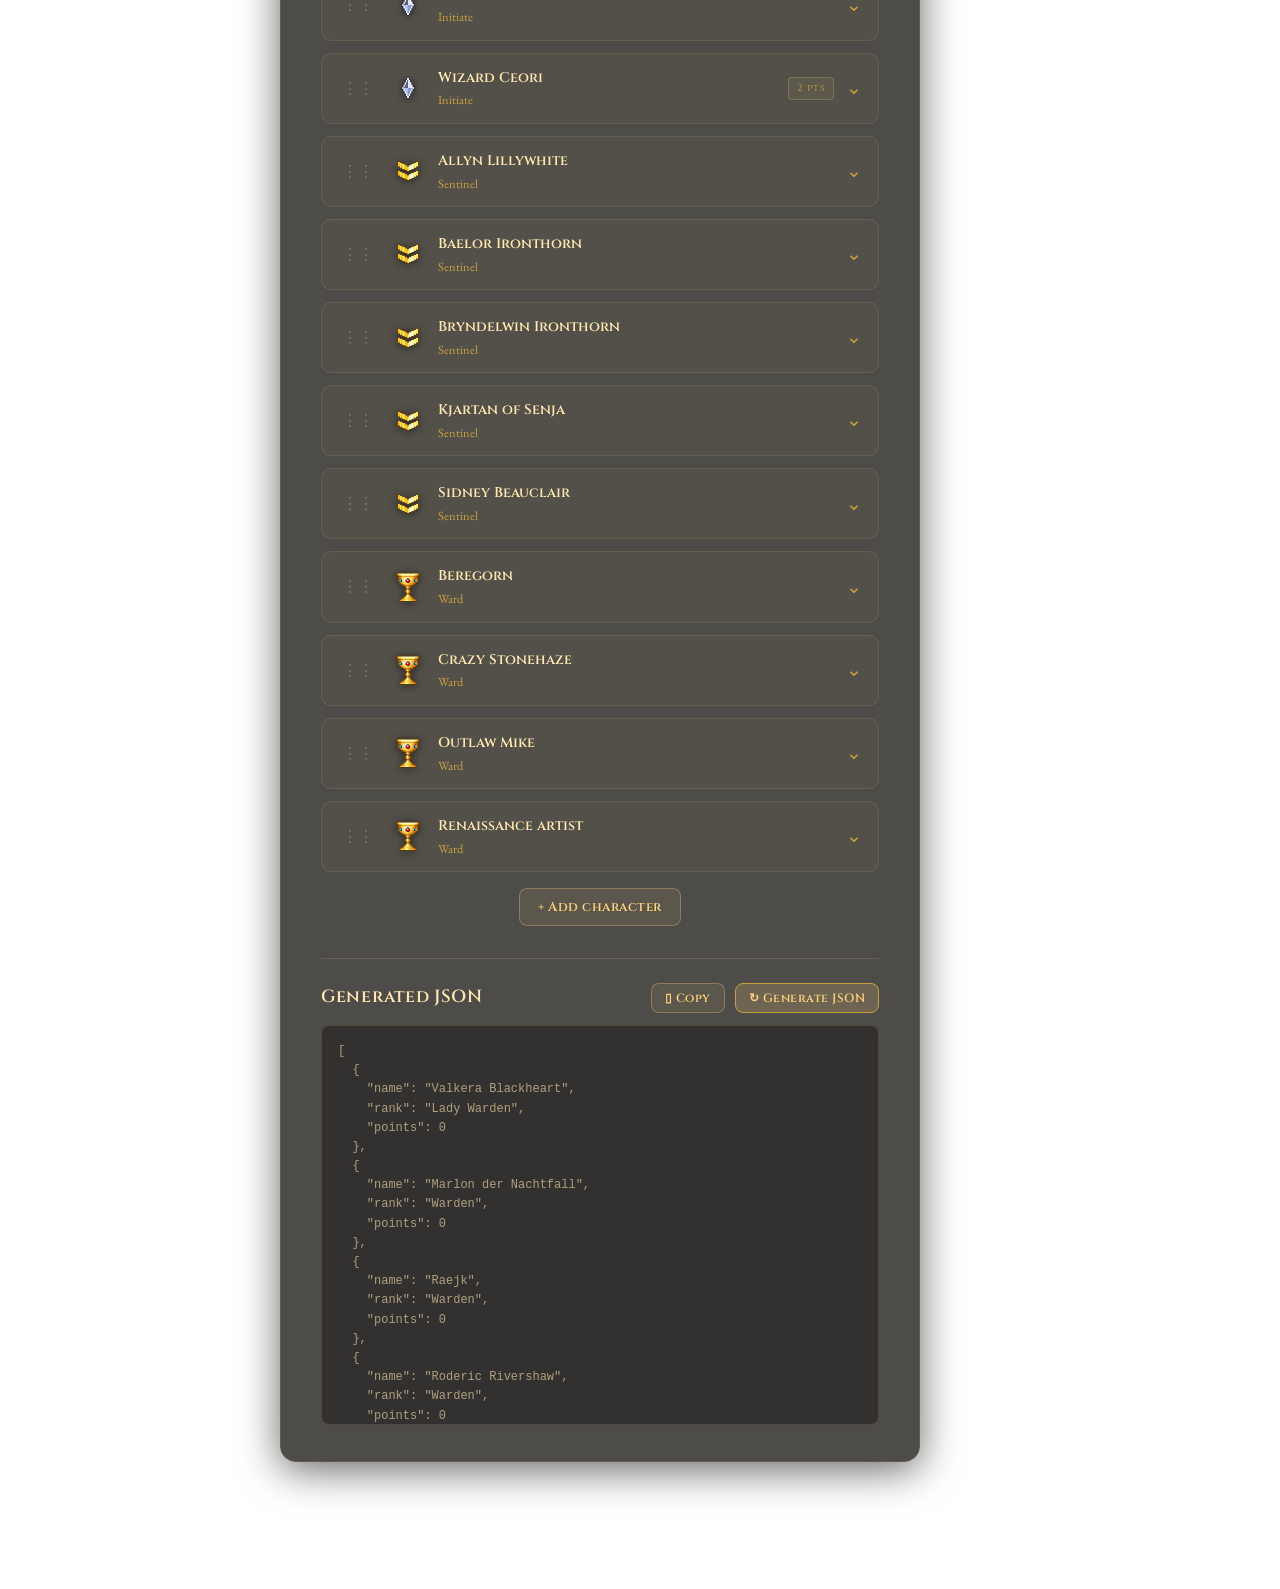
==== commit 16548d22: "Update charactereditor.html" ====
--- a/charactereditor.html
+++ b/charactereditor.html
@@ -360,16 +360,17 @@
             </div>
 
             <div class="instructions">
-                <strong>How to use:</strong> Load the current <em>characters.json</em> file from your computer, make your changes, then click <strong>Generate JSON</strong>. Copy the result and paste it into the GitHub editor for <code>sources/characters.json</code> — then commit.
-            </div>
-
-            <!-- Load from file -->
+                <strong>How to use:</strong> The current <em>characters.json</em> loads automatically. Make your changes, then click <strong>Generate JSON</strong>. Copy the result and paste it into the GitHub editor for <code>sources/characters.json</code> — then commit.
+            </div>
+
+            <!-- Load bar -->
             <div class="load-bar">
+                <button class="btn btn-sm" onclick="fetchLive()">&#8635; Reload from site</button>
                 <label class="btn btn-sm" style="cursor:pointer;">
-                    &#8599; Load characters.json
+                    &#8599; Load from file
                     <input type="file" id="file-input" accept=".json" style="display:none">
                 </label>
-                <p>or start fresh below</p>
+                <p id="load-status">Loading…</p>
             </div>
 
             <!-- Character list -->
@@ -659,8 +660,29 @@
 /* ── Helpers ── */
 function esc(s) { return (s||'').replace(/&/g,'&amp;').replace(/"/g,'&quot;').replace(/</g,'&lt;').replace(/>/g,'&gt;'); }
 
+/* ── Live fetch ── */
+function fetchLive() {
+    const status = document.getElementById('load-status');
+    status.textContent = 'Loading…';
+    status.style.color = '';
+    fetch('sources/characters.json?nocache=' + Date.now())
+        .then(r => { if (!r.ok) throw new Error(); return r.json(); })
+        .then(data => {
+            characters = data;
+            renderAll();
+            generateOutput();
+            status.textContent = 'Loaded from site ✓';
+            status.style.color = 'var(--color-success)';
+        })
+        .catch(() => {
+            status.textContent = 'Could not load — use "Load from file" instead.';
+            status.style.color = 'var(--color-danger)';
+            renderAll();
+        });
+}
+
 /* ── Init ── */
-renderAll();
+fetchLive();
 
 </script>
 </body>
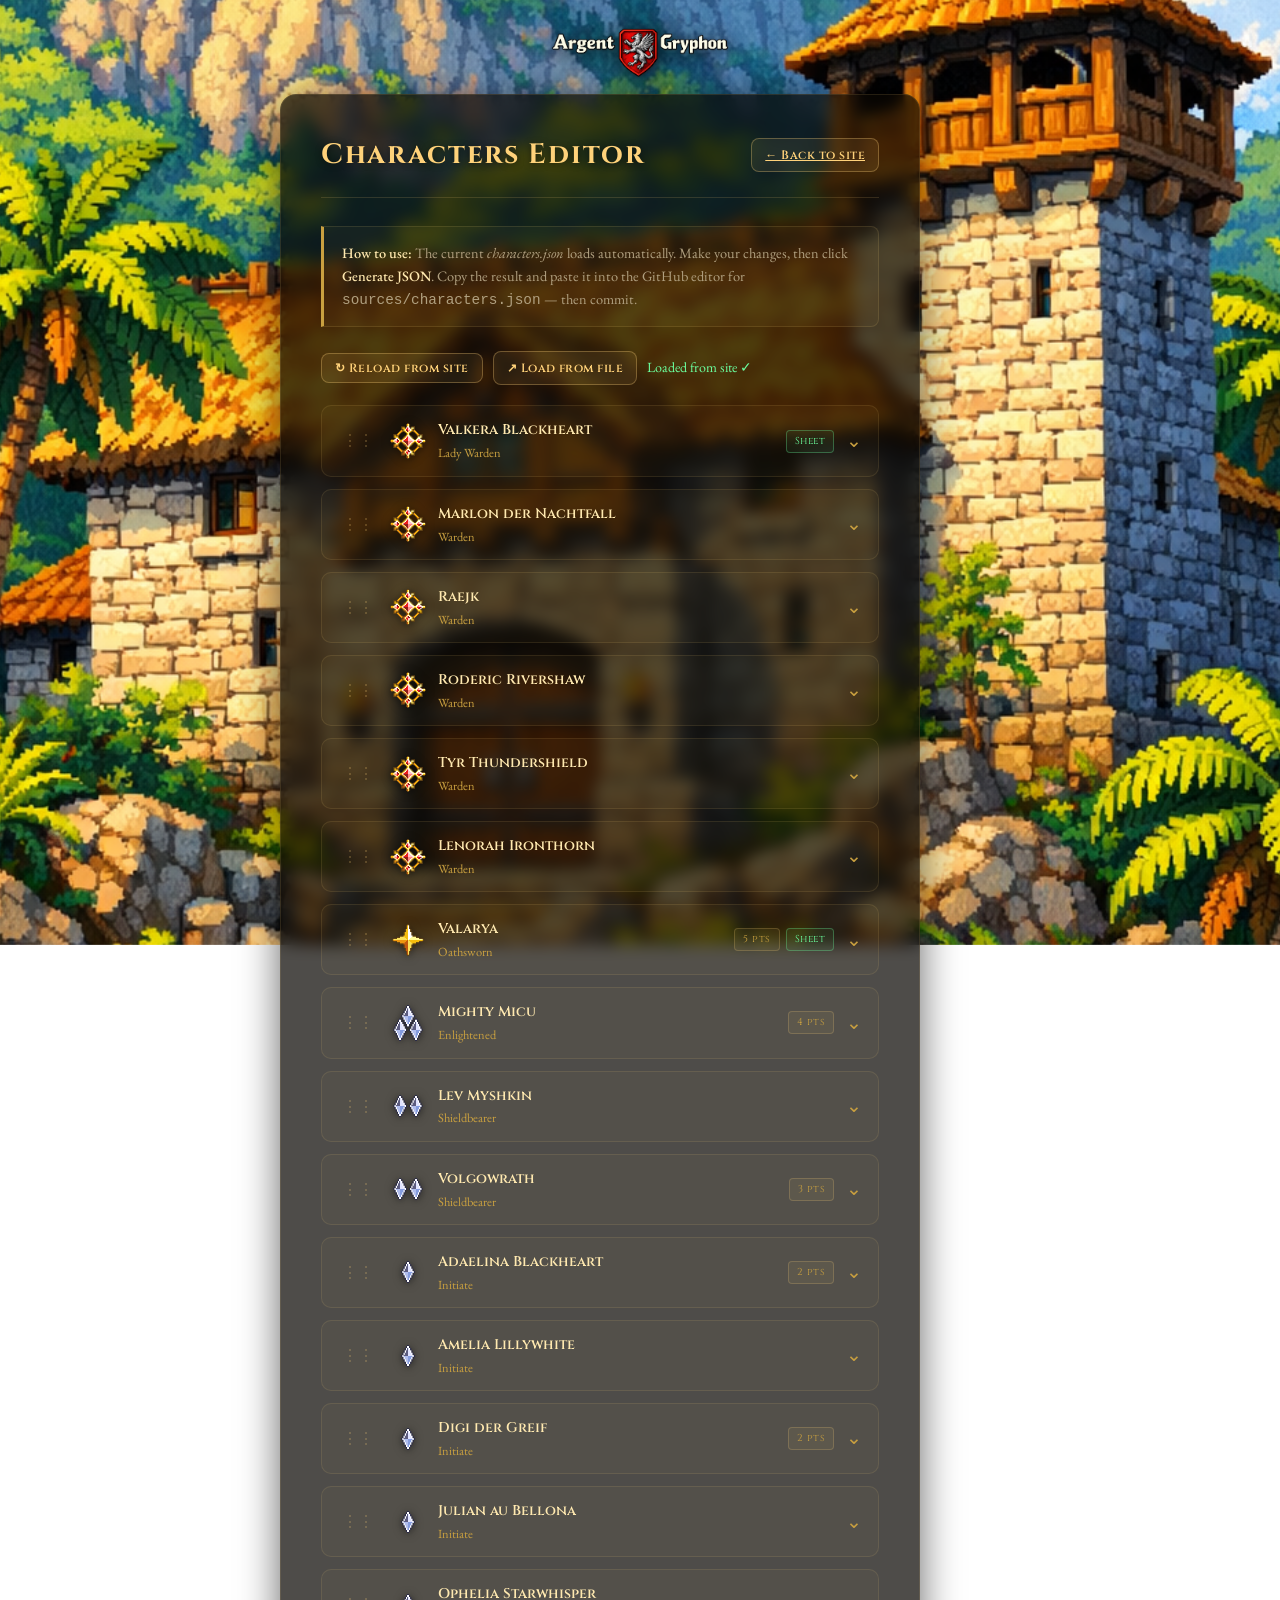
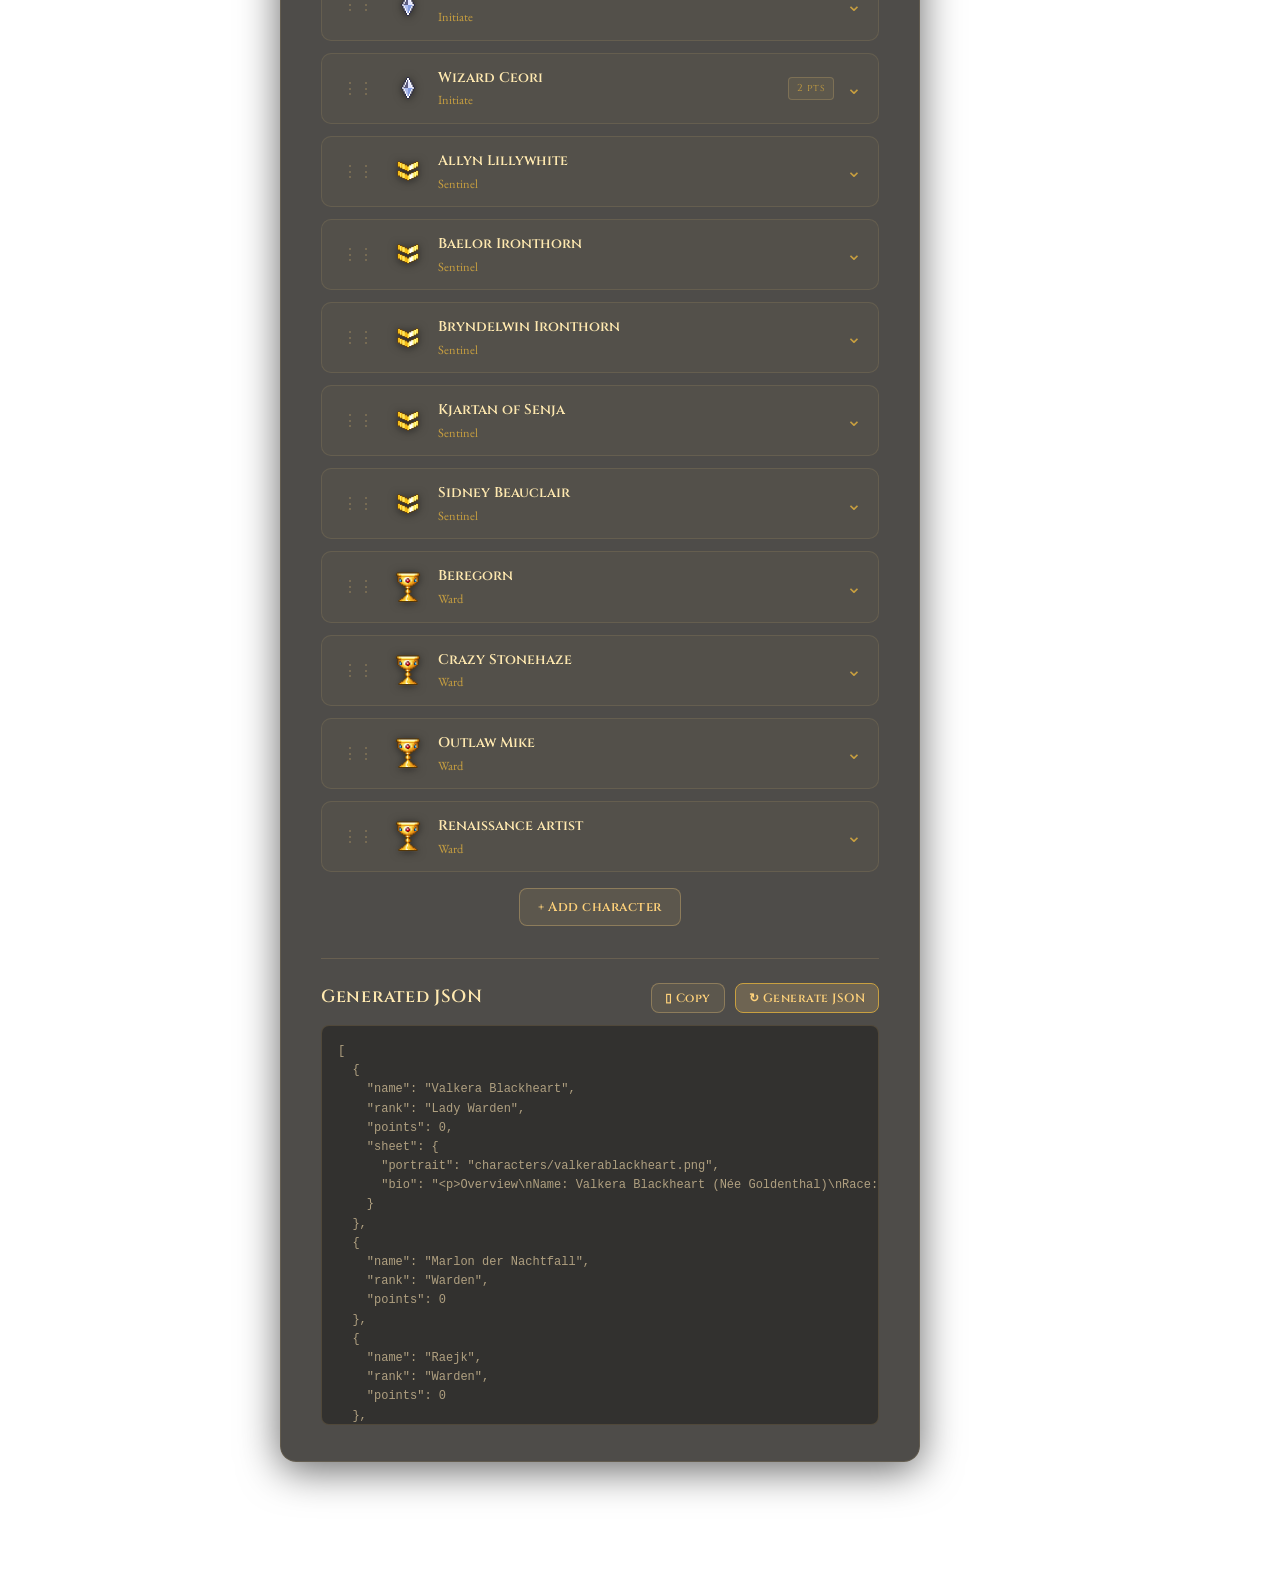
==== commit 38b53e7e: "Update charactereditor.html" ====
--- a/charactereditor.html
+++ b/charactereditor.html
@@ -229,40 +229,78 @@
         .sheet-fields { display: none; }
         .sheet-fields.open { display: block; }
 
-        /* ── Bio paragraphs ── */
-        .bio-list { display: flex; flex-direction: column; gap: 8px; margin-bottom: 10px; }
-        .bio-row {
-            display: flex;
-            gap: 8px;
-            align-items: flex-start;
-        }
-        .bio-row textarea {
-            flex: 1;
+        /* ── Rich text editor ── */
+        .rte-wrap {
+            margin-top: 14px;
+        }
+        .rte-label {
+            font-family: var(--font-display);
+            font-size: 11px;
+            letter-spacing: 0.06em;
+            color: var(--color-gold-dim);
+            display: block;
+            margin-bottom: 8px;
+        }
+        .rte-toolbar {
+            display: flex;
+            flex-wrap: wrap;
+            gap: 4px;
+            padding: 6px 8px;
+            background: rgba(0,0,0,0.25);
+            border: 1px solid var(--color-input-border);
+            border-bottom: none;
+            border-radius: 6px 6px 0 0;
+        }
+        .rte-btn {
+            display: inline-flex;
+            align-items: center;
+            justify-content: center;
+            min-width: 28px;
+            height: 26px;
+            padding: 0 7px;
+            border: 1px solid rgba(255,210,122,0.2);
+            border-radius: 4px;
+            background: rgba(255,210,122,0.05);
+            color: var(--color-text-muted);
+            font-family: var(--font-body);
+            font-size: 13px;
+            cursor: pointer;
+            transition: background 0.15s, color 0.15s, border-color 0.15s;
+            line-height: 1;
+        }
+        .rte-btn:hover { background: rgba(255,210,122,0.14); color: var(--color-gold-light); border-color: rgba(255,210,122,0.4); }
+        .rte-btn.active { background: rgba(255,210,122,0.2); color: var(--color-gold); border-color: var(--color-gold-dim); }
+        .rte-btn-sep {
+            width: 1px;
+            background: rgba(255,210,122,0.15);
+            margin: 2px 2px;
+            align-self: stretch;
+        }
+        .rte-editor {
             background: var(--color-input-bg);
             border: 1px solid var(--color-input-border);
-            border-radius: 6px;
+            border-radius: 0 0 6px 6px;
             color: var(--color-text);
             font-family: var(--font-body);
-            font-size: 0.88rem;
-            padding: 8px 10px;
+            font-size: 0.95rem;
+            padding: 12px 14px;
             outline: none;
-            min-height: 64px;
-            resize: vertical;
+            min-height: 200px;
+            line-height: 1.75;
             transition: border-color 0.2s;
         }
-        .bio-row textarea:focus { border-color: var(--color-input-focus); }
-        .bio-remove {
-            background: none;
-            border: none;
-            color: rgba(255,107,107,0.5);
-            font-size: 1.1rem;
-            cursor: pointer;
-            padding: 4px;
-            margin-top: 4px;
-            line-height: 1;
-            transition: color 0.2s;
-        }
-        .bio-remove:hover { color: var(--color-danger); }
+        .rte-editor:focus { border-color: var(--color-input-focus); }
+        .rte-editor h3 {
+            font-family: var(--font-display);
+            font-size: 1rem;
+            font-weight: 600;
+            color: var(--color-gold-light);
+            letter-spacing: 0.04em;
+            margin: 10px 0 4px;
+        }
+        .rte-editor p { margin: 0 0 8px; }
+        .rte-editor strong { color: var(--color-gold-light); }
+        .rte-editor em { color: var(--color-text-muted); font-style: italic; }
 
         /* ── Add character ── */
         .add-char-row {
@@ -496,14 +534,22 @@
                                 oninput="updateSheet(${i},'portrait',this.value)">
                         </div>
                     </div>
-                    <div style="margin-top:14px;">
-                        <label style="font-family:var(--font-display);font-size:11px;letter-spacing:0.06em;color:var(--color-gold-dim);display:block;margin-bottom:8px;">
-                            Biography — each box is one paragraph
-                        </label>
-                        <div class="bio-list" id="bio-list-${i}">
-                            ${(c.sheet?.bio||[]).map((p,j) => bioParagraphHTML(i,j,p)).join('')}
+                    <div class="rte-wrap">
+                        <label class="rte-label">Biography</label>
+                        <div class="rte-toolbar" id="rte-toolbar-${i}">
+                            <button class="rte-btn" title="Header" onmousedown="event.preventDefault(); rteFormat(${i},'header')"><b style="font-family:var(--font-display);font-size:11px;">H</b></button>
+                            <div class="rte-btn-sep"></div>
+                            <button class="rte-btn" title="Bold" onmousedown="event.preventDefault(); rteFormat(${i},'bold')"><b>B</b></button>
+                            <button class="rte-btn" title="Italic" onmousedown="event.preventDefault(); rteFormat(${i},'italic')"><i>I</i></button>
+                            <button class="rte-btn" title="Underline" onmousedown="event.preventDefault(); rteFormat(${i},'underline')"><u>U</u></button>
                         </div>
-                        <button class="btn btn-xs" onclick="addParagraph(${i})">+ Add paragraph</button>
+                        <div class="rte-editor"
+                            id="rte-${i}"
+                            contenteditable="true"
+                            oninput="syncBio(${i})"
+                            onkeyup="updateToolbarState(${i})"
+                            onmouseup="updateToolbarState(${i})"
+                        >${bioToHtml(c.sheet?.bio)}</div>
                     </div>
                 </div>
             </div>
@@ -516,11 +562,64 @@
     return card;
 }
 
-function bioParagraphHTML(charIdx, paraIdx, text) {
-    return `<div class="bio-row" id="bio-row-${charIdx}-${paraIdx}">
-        <textarea oninput="updateBio(${charIdx},${paraIdx},this.value)">${esc(text)}</textarea>
-        <button class="bio-remove" onclick="removeParagraph(${charIdx},${paraIdx})" title="Remove paragraph">&#215;</button>
-    </div>`;
+function bioParagraphHTML(charIdx, paraIdx, text) { return ''; } // legacy stub
+
+/* ── Rich text editor ── */
+
+// Convert stored bio (array of strings or single HTML string) to editor HTML
+function bioToHtml(bio) {
+    if (!bio) return '';
+    if (typeof bio === 'string') return bio;
+    // Legacy array format — join paragraphs
+    return bio.map(p => `<p>${p}</p>`).join('');
+}
+
+// Sync editor HTML back to characters data
+function syncBio(i) {
+    if (!characters[i].sheet) return;
+    const editor = document.getElementById(`rte-${i}`);
+    characters[i].sheet.bio = editor.innerHTML;
+}
+
+// Apply a format command
+function rteFormat(i, cmd) {
+    const editor = document.getElementById(`rte-${i}`);
+    editor.focus();
+    if (cmd === 'header') {
+        // Toggle selection between H3 and P
+        const sel = window.getSelection();
+        if (!sel.rangeCount) return;
+        const node = sel.getRangeAt(0).commonAncestorContainer;
+        const block = node.nodeType === 3 ? node.parentElement : node;
+        const inHeader = !!block.closest('h3');
+        document.execCommand('formatBlock', false, inHeader ? 'p' : 'h3');
+    } else {
+        document.execCommand(cmd, false, null);
+    }
+    syncBio(i);
+    updateToolbarState(i);
+}
+
+// Highlight toolbar buttons based on current selection state
+function updateToolbarState(i) {
+    const toolbar = document.getElementById(`rte-toolbar-${i}`);
+    if (!toolbar) return;
+    const btns = toolbar.querySelectorAll('.rte-btn');
+    const checks = ['header', 'bold', 'italic', 'underline'];
+    btns.forEach((btn, idx) => {
+        if (checks[idx] === 'header') {
+            const sel = window.getSelection();
+            let inH = false;
+            if (sel && sel.rangeCount) {
+                const node = sel.getRangeAt(0).commonAncestorContainer;
+                const el = node.nodeType === 3 ? node.parentElement : node;
+                inH = !!el.closest('h3');
+            }
+            btn.classList.toggle('active', inH);
+        } else {
+            btn.classList.toggle('active', document.queryCommandState(checks[idx]));
+        }
+    });
 }
 
 /* ── Card toggle ── */
@@ -549,7 +648,7 @@
 
 function toggleSheet(i, on) {
     if (on) {
-        characters[i].sheet = characters[i].sheet || { portrait: '', bio: [] };
+        characters[i].sheet = characters[i].sheet || { portrait: '', bio: '' };
     } else {
         delete characters[i].sheet;
     }
@@ -568,29 +667,6 @@
     }
 }
 
-function updateBio(charIdx, paraIdx, val) {
-    if (!characters[charIdx].sheet) return;
-    characters[charIdx].sheet.bio[paraIdx] = val;
-}
-
-function addParagraph(i) {
-    if (!characters[i].sheet) characters[i].sheet = { portrait: '', bio: [] };
-    const bio = characters[i].sheet.bio;
-    const idx = bio.length;
-    bio.push('');
-    const list = document.getElementById(`bio-list-${i}`);
-    list.insertAdjacentHTML('beforeend', bioParagraphHTML(i, idx, ''));
-}
-
-function removeParagraph(charIdx, paraIdx) {
-    if (!characters[charIdx].sheet) return;
-    characters[charIdx].sheet.bio.splice(paraIdx, 1);
-    const card = document.querySelector(`[data-index="${charIdx}"]`);
-    if (!card) return;
-    const list = document.getElementById(`bio-list-${charIdx}`);
-    list.innerHTML = characters[charIdx].sheet.bio.map((p, j) => bioParagraphHTML(charIdx, j, p)).join('');
-}
-
 function addCharacter() {
     characters.push({ name: 'New Character', rank: 'Initiate', points: 0 });
     renderAll();
@@ -633,14 +709,18 @@
 
 /* ── Output generation ── */
 function generateOutput() {
-    // Build clean output objects
+    // Sync all open rich text editors before building output
+    characters.forEach((c, i) => {
+        const editor = document.getElementById(`rte-${i}`);
+        if (editor && c.sheet) c.sheet.bio = editor.innerHTML;
+    });
     const out = characters.map(c => {
         const obj = { name: c.name || '', rank: c.rank || '', points: c.points || 0 };
         if (c.sheet) {
             obj.sheet = {};
             if (c.sheet.portrait) obj.sheet.portrait = c.sheet.portrait;
-            const bio = (c.sheet.bio || []).filter(p => p.trim());
-            if (bio.length) obj.sheet.bio = bio;
+            const bio = c.sheet.bio || '';
+            if (bio.trim()) obj.sheet.bio = bio;
         }
         return obj;
     });
